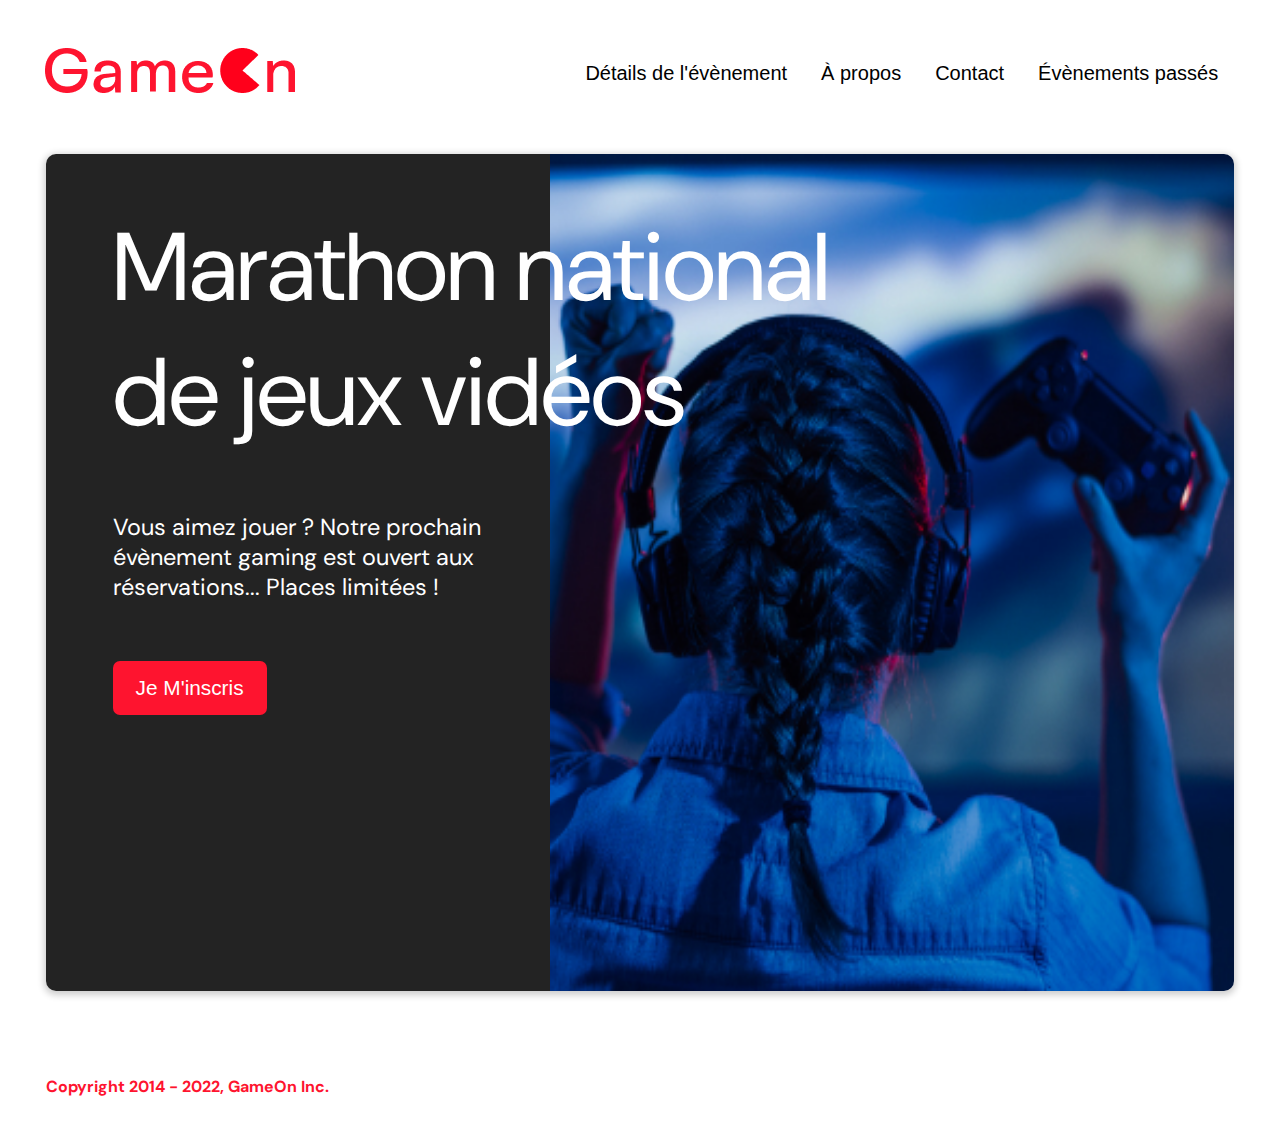
==== index.html @ 21f025a7 "change structure project for github pages" ====
<!DOCTYPE html>
<html lang="fr">

<head>
    <meta charset="utf-8">
    <title>Reservation</title>
    <meta name="viewport" content="width=device-width,initial-scale=1">
    <link rel="stylesheet" href="css/modal.css">
    <link rel="stylesheet" href="https://cdnjs.cloudflare.com/ajax/libs/font-awesome/4.7.0/css/font-awesome.min.css">
    <link href="https://fonts.googleapis.com/css?family=DM+Sans" rel="stylesheet">
</head>

<body>
    <header class="topnav" id="myTopnav">
        <div class="header-logo">
            <img alt="logo" src="images/Logo.png">
        </div>
        <nav class="main-navbar">
            <!-- <a href="#" class="active"><span>Accueil</span></a> -->
            <a href="#"><span>Détails de l'évènement</span></a>
            <a href="#"><span>À propos</span></a>
            <a href="#"><span>Contact</span></a>
            <a href="#"><span>Évènements passés</span></a>
            <a href="javascript:void(0);" class="icon" onclick="editNav()">
                <i class="fa fa-bars"></i>
            </a>
        </nav>
    </header>

    <main>
        <div class="hero-section">
            <div class="hero-content">
                <h1 class="hero-headline">
                    Marathon national<br>
                    de jeux vidéos
                </h1>
                <p class="hero-text">
                    Vous aimez jouer ? Notre prochain évènement gaming est ouvert aux réservations... Places limitées !
                </p>
                <button class="btn-signup modal-btn">
                    je m'inscris
                </button>
            </div>
            <div class="hero-img">
                <img src="images/bg_img.jpg" alt="img">
            </div>
            <button class="btn-signup modal-btn">
                je m'inscris
            </button>
        </div>

        <div class="bground">
            <div class="content">
                <span class="close"></span>
                <div class="modal-body">
                    <form name="reserve" id="form" action="index.html" method="post">
                        <div class="formData">
                            <label for="first">Prénom</label><br>
                            <input class="text-control" type="text" id="first" name="first" minlength="2">
                        </div>
                        <div class="formData">
                            <label for="last">Nom</label><br>
                            <input class="text-control" type="text" id="last" name="last">
                        </div>
                        <div class="formData">
                            <label for="email">E-mail</label><br>
                            <input class="text-control" type="email" id="email" name="email">
                        </div>
                        <div class="formData">
                            <label for="birthdate">Date de naissance</label><br>
                            <input class="text-control" type="date" id="birthdate" name="birthdate">
                        </div>
                        <div class="formData">
                            <label for="quantity">À combien de tournois GameOn avez-vous déjà participé ?</label><br>
                            <input type="number" class="text-control" id="quantity" name="quantity" min="0" max="99">
                        </div>
                        <p class="text-label">A quel tournoi souhaitez-vous participer cette année ?</p>
                        <div class="formData">
                            <input class="checkbox-input" type="radio" id="location1" name="location"
                                value="New York">
                            <label class="checkbox-label" for="location1">
                                <span class="checkbox-icon"></span>
                                New York</label>
                            <input class="checkbox-input" type="radio" id="location2" name="location"
                                value="San Francisco">
                            <label class="checkbox-label" for="location2">
                                <span class="checkbox-icon"></span>
                                San Francisco</label>
                            <input class="checkbox-input" type="radio" id="location3" name="location" value="Seattle">
                            <label class="checkbox-label" for="location3">
                                <span class="checkbox-icon"></span>
                                Seattle</label>
                            <input class="checkbox-input" type="radio" id="location4" name="location" value="Chicago">
                            <label class="checkbox-label" for="location4">
                                <span class="checkbox-icon"></span>
                                Chicago</label>
                            <input class="checkbox-input" type="radio" id="location5" name="location" value="Boston">
                            <label class="checkbox-label" for="location5">
                                <span class="checkbox-icon"></span>
                                Boston</label>
                            <input class="checkbox-input" type="radio" id="location6" name="location"
                                value="Portland">
                            <label class="checkbox-label" for="location6">
                                <span class="checkbox-icon"></span>
                                Portland</label>
                        </div>

                        <div class="formData">
                            <input class="checkbox-input" type="checkbox" id="checkbox1" checked required>
                            <label class="checkbox2-label" for="checkbox1">
                                <span class="checkbox-icon"></span>
                                J'ai lu et accepté les conditions d'utilisation.
                            </label>
                            <br>

                            <input class="checkbox-input" type="checkbox" id="checkbox2">
                            <label class="checkbox2-label" for="checkbox2">
                                <span class="checkbox-icon"></span>
                                Je souhaite être prévenu des prochains évènements.
                            </label>
                        </div>
                        <input class="btn-submit modal-btn" type="submit" value="C'est parti">
                    </form>
                </div>
                <div class="modal-confirmation">
                    <div class="modal-confirmation-content">
                        <div class="success-msg">Merci pour votre inscription</div>
                        <button class="btn-submit modal-btn btn-close">Fermer</button>
                    </div>
                </div>
            </div>
        </div>
    </main>
    <footer>
        <p class="copyrights">
            Copyright 2014 - 2022, GameOn Inc.
        </p>
    </footer>
    <script src="js/modal.js"></script>
</body>

</html>
---- css/modal.css ----
:root {
  --font-default: "DM Sans", Arial, Helvetica, sans-serif;
  --font-slab: var(--font-default);
  --modal-duration: 0.8s;
}

* {
  box-sizing: border-box;
  margin: 0;
  padding: 0;
}

/* Landing Page */

body {
  margin: 0;
  display: flex;
  flex-direction: column;
  background-image: url("background.png");
  font-family: var(--font-default);
  font-size: 18px;
  max-width: 1300px;
  margin: 0 auto;
}

p {
  margin-bottom: 0;
  padding: 0.5vw;
}

img {
  padding-right: 1rem;
}

.topnav {
  overflow: hidden;
  margin: 3.5%;
  display: flex;
  justify-content: space-between;
  align-items: center;
}

.header-logo {
  float: left;
}

.main-navbar {
  float: right;
}

.topnav a {
  float: left;
  display: block;
  color: #000000;
  text-align: center;
  padding: 12px 12px;
  margin: 5px;
  text-decoration: none;
  font-size: 20px;
  font-family: Roboto, sans-serif;
}

.topnav a:hover {
  background-color: #ff0000;
  color: #ffffff;
  border-radius: 15px;
}

.topnav a.active {
  background-color: #ff0000;
  color: #ffffff;
  border-radius: 15px;
}

.topnav .icon {
  display: none;
}

@media screen and (max-width: 1005px) {
  .main-navbar {
    width: 100%;
    /* padding: 10px 0px; */
  }

  .topnav {
    /* align-items: inherit; */
  }

  .topnav a {
    display: none;
  }

  .topnav a:hover.icon {
    /* background-color: #ff0000; */
    color: #ffffff;
    /* border-radius: 15px; */
  }

  .topnav a.icon {
    float: right;
    display: block;
    color: #ff0000;
    
  }

  .topnav.responsive {
    overflow: visible;
    position: relative;
    flex-direction: column;
    align-items: flex-start;
    gap: 15px;
    margin: 6%;
  }

  .topnav.responsive .icon {
    position: absolute;
    right: 0;
    top: 0;
    margin-top : 5px;
  }

  .topnav.responsive a {
    float: none;
    display: block;
    text-align: left;
  }
}



@media screen and (max-width: 540px) {
  .topnav a {
    display: none;
  }

  .topnav a.icon {
    float: right;
    display: block;
    /* margin-top: -15px;
    color: #ff0000; */
  }
}

main {
  font-size: 130%;
  font-weight: bolder;
  color: black;
  padding-top: 0.5vw;
  padding-left: 2vw;
  padding-right: 2vw;
  margin: 1px 20px 15px;
  border-radius: 2rem;
  text-align: justify;


}

.modal-btn {
  font-size: 145%;
  background: #fe142f;
  display: flex;
  margin: auto;
  padding: 2em;
  color: #fff;
  padding: 0.75rem 2.5rem;
  border-radius: 1rem;
  cursor: pointer;
}

.modal-btn:hover {
  background: #3876ac;
}

.modal-btn:disabled {
  background-color: grey;
}

.modal-btn:disabled:hover {
  cursor: not-allowed;
}

.footer {
  margin: 20px;
  padding: 10px;
  font-family: var(--font-slab);
}

/* Modal form */

.button {
  background: #fe142f;
  margin-top: 0.5em;
  padding: 1em;
  color: #fff;
  border-radius: 15px;
  cursor: pointer;
  font-size: 16px;
}

.btn-submit,
.btn-signup {
  background: #fe142f;
  display: block;
  margin: 0 auto;
  border-radius: 7px;
  font-size: 1rem;
  padding: 12px 82px;
  color: #fff;
  cursor: pointer;
  border: 0;
}

.button:hover {
  background: #3876ac;
}

.smFont {
  font-size: 16px;
}

.bground {
  display: none;
  position: fixed;
  z-index: 1;
  left: 0;
  top: 0;
  height: 100%;
  width: 100%;
  overflow: auto;
  background-color: rgba(26, 39, 156, 0.4);
}

.content {
  margin: 5% auto;
  width: 100%;
  max-width: 500px;
  animation-name: modalopen;
  animation-duration: var(--modal-duration);
  background: #232323;
  border-radius: 10px;
  overflow: hidden;
  position: relative;
  color: #fff;
  padding-top: 10px;
}

@media screen and (max-width: 768px) {
  .content {
    padding: 0px;
    margin: 10vh auto 0;
    min-height: 90vh;
  }
}

.modal-body {
  padding: 15px 8%;
  margin: 15px auto;
}

label {
  font-family: var(--font-default);
  font-size: 14px;
  font-weight: normal;
  display: inline-block;
  margin-bottom: 11px;
}

input {
  padding: 8px;
  border: 0.8px solid #ccc;
  outline: none;
}

.text-control {
  margin: 0;
  padding: 8px;
  width: 100%;
  border-radius: 8px;
  font-size: 20px;
  height: 48px;
}

.formData[data-error]::after {
  content: attr(data-error);
  font-size: 0.4em;
  color: #e54858;
  display: block;
  margin-top: 7px;
  margin-bottom: 7px;
  text-align: right;
  line-height: 0.3;
  opacity: 0;
  transition: 0.3s;
}

.formData[data-error-visible="true"]::after {
  opacity: 1;
}

.formData[data-error-visible="true"] .text-control {
  border: 2px solid #e54858;
}

input[data-error]::after {
  content: attr(data-error);
  font-size: 0.4em;
  color: red;
}

.checkbox-label,
.checkbox2-label {
  position: relative;
  margin-left: 36px;
  font-size: 12px;
  font-weight: normal;
}

.checkbox-label .checkbox-icon,
.checkbox2-label .checkbox-icon {
  display: block;
  width: 20px;
  height: 20px;
  border: 2px solid #279e7a;
  border-radius: 50%;
  text-indent: 29px;
  white-space: nowrap;
  position: absolute;
  left: -30px;
  top: -1px;
  transition: 0.3s;
}

.checkbox-label .checkbox-icon::after,
.checkbox2-label .checkbox-icon::after {
  content: "";
  width: 13px;
  height: 13px;
  background-color: #279e7a;
  border-radius: 50%;
  text-indent: 29px;
  white-space: nowrap;
  position: absolute;
  left: 50%;
  top: 50%;
  transform: translate(-50%, -50%);
  transition: 0.3s;
  opacity: 0;
}

.checkbox-input {
  display: none;
}

.checkbox-input:checked+.checkbox-label .checkbox-icon::after,
.checkbox-input:checked+.checkbox2-label .checkbox-icon::after {
  opacity: 1;
}

.checkbox-input:checked+.checkbox2-label .checkbox-icon {
  background: #279e7a;
}

.checkbox2-label .checkbox-icon {
  border-radius: 4px;
  border: 0;
  background: #c4c4c4;
}

.checkbox2-label .checkbox-icon::after {
  width: 7px;
  height: 4px;
  border-radius: 2px;
  background: transparent;
  border: 2px solid transparent;
  border-bottom-color: #fff;
  border-left-color: #fff;
  transform: rotate(-55deg);
  left: 21%;
  top: 19%;
}

.close {
  position: absolute;
  right: 15px;
  top: 15px;
  width: 32px;
  height: 32px;
  opacity: 1;
  cursor: pointer;
  transform: scale(0.7);
}

.close:before,
.close:after {
  position: absolute;
  left: 15px;
  content: " ";
  height: 33px;
  width: 3px;
  background-color: #fff;
}

.close:before {
  transform: rotate(45deg);
}

.close:after {
  transform: rotate(-45deg);
}

.btn-submit,
.btn-signup {
  background: #fe142f;
  display: block;
  margin: 0 auto;
  border-radius: 7px;
  font-size: 1rem;
  padding: 12px 82px;
  color: #fff;
  cursor: pointer;
  border: 0;
}

/* custom select styles */
.custom-select {
  position: relative;
  font-family: Arial;
  font-size: 1.1rem;
  font-weight: normal;
}

.custom-select select {
  display: none;
}

.select-selected {
  background-color: #fff;
}

/* Style the arrow inside the select element: */
.select-selected:after {
  position: absolute;
  content: "";
  top: 10px;
  right: 13px;
  width: 11px;
  height: 11px;
  border: 3px solid transparent;
  border-bottom-color: #f00;
  border-left-color: #f00;
  transform: rotate(-48deg);
  border-radius: 5px 0 5px 0;
}

/* Point the arrow upwards when the select box is open (active): */
.select-selected.select-arrow-active:after {
  transform: rotate(135deg);
  top: 13px;
}

.select-items div,
.select-selected {
  color: #000;
  padding: 11px 16px;
  border: 1px solid transparent;
  border-color: transparent transparent rgba(0, 0, 0, 0.1) transparent;
  cursor: pointer;
  border-radius: 8px;
  height: 48px;
}

/* Style items (options): */
.select-items {
  position: absolute;
  background-color: #fff;
  top: 89%;
  left: 0;
  right: 0;
  z-index: 99;
}

/* Hide the items when the select box is closed: */
.select-hide {
  display: none;
}

.select-items div:hover,
.same-as-selected {
  background-color: rgba(0, 0, 0, 0.1);
}

/* custom select end */
.text-label {
  font-weight: normal;
  font-size: 14px;
}

.hero-section {
  min-height: 93vh;
  border-radius: 10px;
  display: grid;
  grid-template-columns: repeat(12, 1fr);
  overflow: hidden;
  box-shadow: 0 2px 7px 2px rgba(0, 0, 0, 0.2);
  margin-bottom: 10px;
}

.hero-content {
  padding: 51px 67px;
  grid-column: span 4;
  background: #232323;
  color: #fff;
  position: relative;
  text-align: left;
  min-width: 424px;
}

.hero-content::after {
  content: "";
  width: 100%;
  height: 100%;
  background: #232323;
  position: absolute;
  right: -80px;
  top: 0;
}

.hero-content>* {
  position: relative;
  z-index: 1;
}

.hero-headline {
  font-size: 6rem;
  font-weight: normal;
  white-space: nowrap;
}

@media screen and (max-width: 955px) {
  .hero-headline {
    font-size: 5rem;
    white-space: nowrap;
  }
}

.hero-text {
  width: 146%;
  font-weight: normal;
  margin-top: 57px;
  padding: 0;
}

.btn-signup {
  outline: none;
  text-transform: capitalize;
  font-size: 1.3rem;
  padding: 15px 23px;
  margin: 0;
  margin-top: 59px;
}

.hero-img {
  grid-column: span 8;
}

.hero-img img {
  width: 100%;
  height: 100%;
  display: block;
  padding: 0;
}

.copyrights {
  color: #fe142f;
  padding: 0;
  font-size: 1rem;
  margin: 60px 0 30px;
  font-weight: bolder;
}

.hero-section>.btn-signup {
  display: none;
}

footer {
  padding-left: 2vw;
  padding-right: 2vw;
  margin: 0 20px;
}

@media screen and (max-width: 800px) {
  .hero-section {
    display: block;
    box-shadow: unset;
  }

  .hero-content {
    background: #fff;
    color: #000;
    padding: 0px;
    display: flex;
    flex-direction: column;
    justify-content: center;
    align-items: flex-start;
    min-width: 100%;
  }

  .hero-content::after {
    content: unset;
  }

  .hero-content .btn-signup {
    display: none;
  }

  .hero-headline {
    font-size: 3rem;
    white-space: normal;
    text-align: left;
  }

  .hero-text {
    width: unset;
    font-size: 1.5rem;
  }

  .hero-img img {
    border-radius: 10px;
    margin-top: 40px;
  }

  .hero-section>.btn-signup {
    display: block;
    margin: 32px auto 10px;
    padding: 12px 35px;
  }

  .copyrights {
    margin-top: 50px;
    text-align: center;
  }
}

@keyframes modalopen {
  from {
    opacity: 0;
    transform: translateY(-150px);
  }

  to {
    opacity: 1;
  }
}

@keyframes modalclose {
  from {
    opacity: 1;
    transform: translateY(150px);
  }

  to {
    opacity: 0;
  }
}

.modal-confirmation {
  display: none;
}

.modal-confirmation-content {
  display: flex;
  flex-direction: column;
  justify-content: space-evenly;
  align-items: center;
  height: 450px;
  font-size: 1em;
}



/* Responsive */

@media screen and (max-width: 540px) {
  .topnav {
    margin: 6%;
  }

  .header-logo>img {
    height: 30px;
  }

  .hero-section {
    display: block;
  }

  .hero-content {
    min-width: 100%;
  }

  .hero-headline {
    font-size: 2rem;
  }

  .hero-text {
    font-size: .9rem;
    margin-top : 20px;
  }

  .hero-img img {
    margin-top: 30px;
  }

  .hero-section>.btn-signup {
    padding: 10px 30px;
    font-size: 1rem;
  }
}
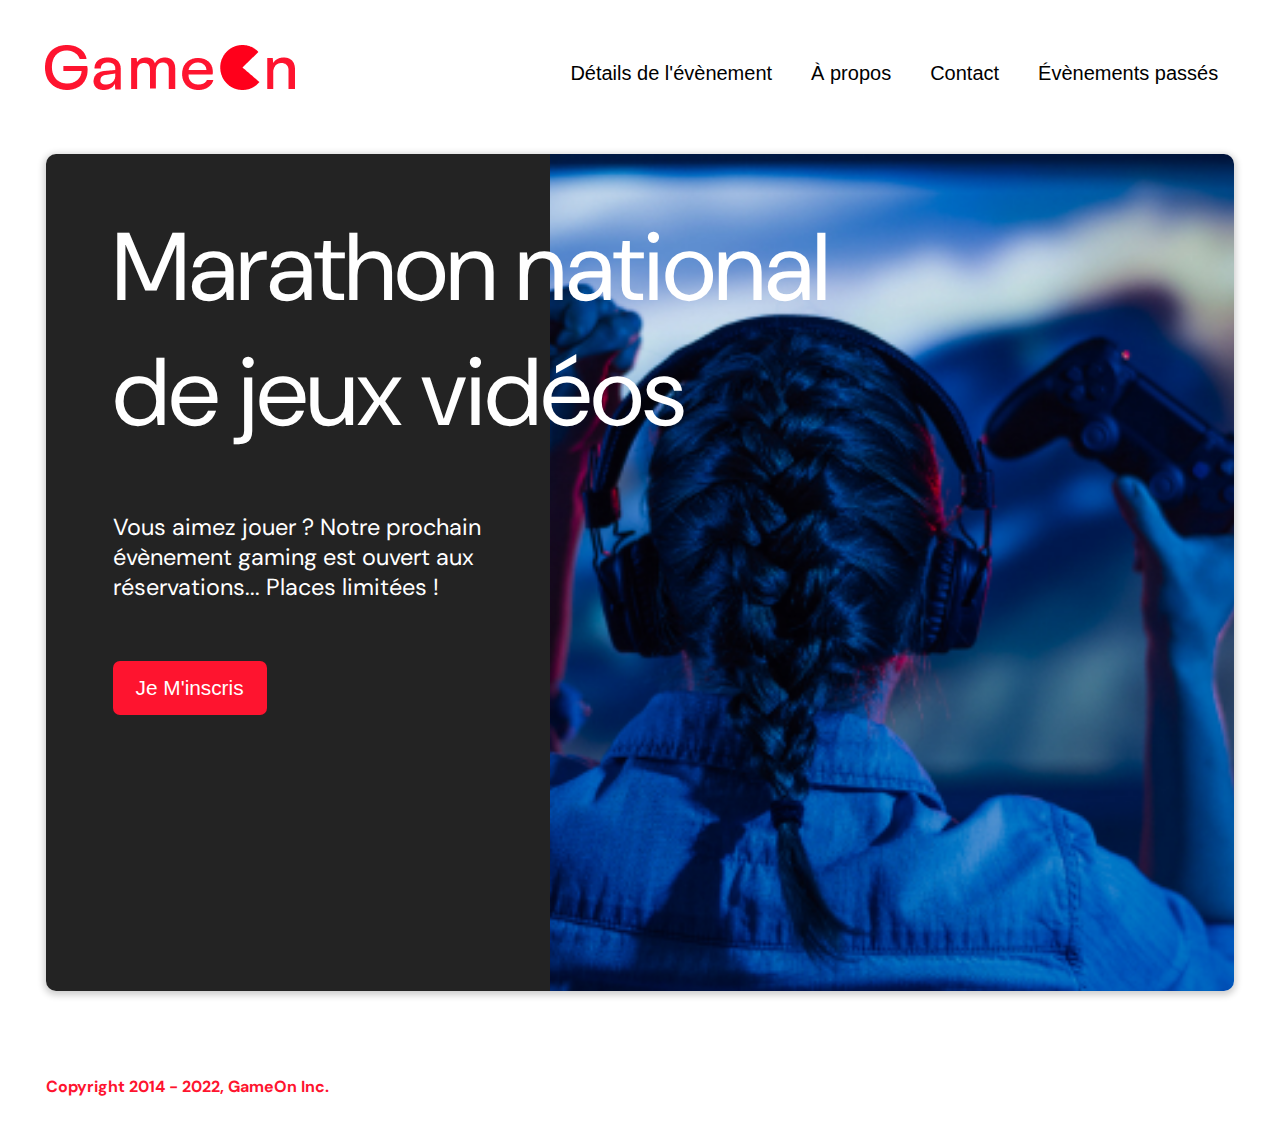
==== commit 55a8040f: "can't put a negative quantity & image fit cover" ====
--- a/index.html
+++ b/index.html
@@ -124,7 +124,7 @@
                 </div>
                 <div class="modal-confirmation">
                     <div class="modal-confirmation-content">
-                        <div class="success-msg">Merci pour votre inscription</div>
+                        <p class="success-msg">Merci pour votre inscription</p>
                         <button class="btn-submit modal-btn btn-close">Fermer</button>
                     </div>
                 </div>
--- a/css/modal.css
+++ b/css/modal.css
@@ -33,15 +33,20 @@
 }
 
 .topnav {
-  overflow: hidden;
   margin: 3.5%;
+  position: relative;
   display: flex;
-  justify-content: space-between;
+  flex-direction: row;
+  justify-content: flex-end;
+  align-items: flex-start;
+}
+
+.header-logo {
+  display: inline-flex;
   align-items: center;
-}
-
-.header-logo {
-  float: left;
+  justify-content: left;
+  margin-left: 0;
+  margin-right: auto;
 }
 
 .main-navbar {
@@ -49,8 +54,9 @@
 }
 
 .topnav a {
-  float: left;
-  display: block;
+  display: inline-flex;
+  align-items: center;
+  justify-content: center;
   color: #000000;
   text-align: center;
   padding: 12px 12px;
@@ -76,14 +82,9 @@
   display: none;
 }
 
-@media screen and (max-width: 1005px) {
+@media screen and (max-width: 1020px) {
   .main-navbar {
     width: 100%;
-    /* padding: 10px 0px; */
-  }
-
-  .topnav {
-    /* align-items: inherit; */
   }
 
   .topnav a {
@@ -91,16 +92,13 @@
   }
 
   .topnav a:hover.icon {
-    /* background-color: #ff0000; */
     color: #ffffff;
-    /* border-radius: 15px; */
   }
 
   .topnav a.icon {
     float: right;
     display: block;
     color: #ff0000;
-    
   }
 
   .topnav.responsive {
@@ -109,35 +107,19 @@
     flex-direction: column;
     align-items: flex-start;
     gap: 15px;
-    margin: 6%;
   }
 
   .topnav.responsive .icon {
     position: absolute;
     right: 0;
     top: 0;
-    margin-top : 5px;
+    margin-top: 5px;
   }
 
   .topnav.responsive a {
     float: none;
     display: block;
     text-align: left;
-  }
-}
-
-
-
-@media screen and (max-width: 540px) {
-  .topnav a {
-    display: none;
-  }
-
-  .topnav a.icon {
-    float: right;
-    display: block;
-    /* margin-top: -15px;
-    color: #ff0000; */
   }
 }
 
@@ -564,6 +546,7 @@
 }
 
 .hero-img img {
+  object-fit: cover;
   width: 100%;
   height: 100%;
   display: block;
@@ -676,15 +659,30 @@
   font-size: 1em;
 }
 
-
-
-/* Responsive */
-
 @media screen and (max-width: 540px) {
   .topnav {
     margin: 6%;
   }
 
+  .topnav.responsive {
+    gap: 10px;
+  }
+
+  .topnav a {
+    display: none;
+  }
+
+  .topnav a.icon {
+    float: right;
+    display: block;
+    margin-top: -10px;
+    color: #ff0000;
+  }
+
+  .topnav.responsive a.icon {
+    margin-top : -10px;
+  }
+
   .header-logo>img {
     height: 30px;
   }
@@ -703,7 +701,7 @@
 
   .hero-text {
     font-size: .9rem;
-    margin-top : 20px;
+    margin-top: 20px;
   }
 
   .hero-img img {
@@ -714,4 +712,4 @@
     padding: 10px 30px;
     font-size: 1rem;
   }
-}
+}